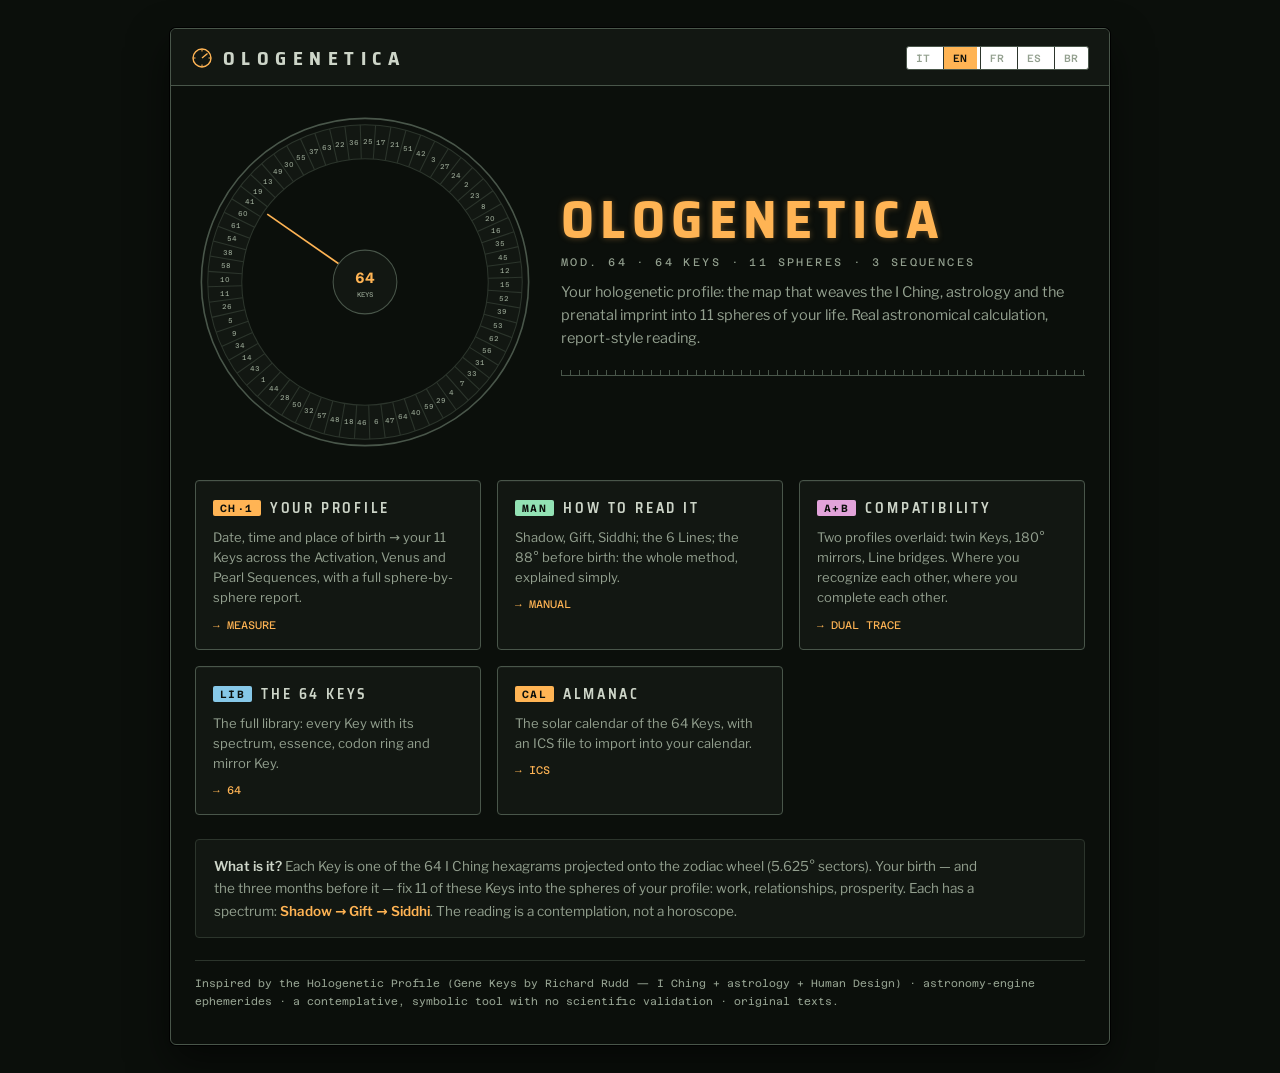
==== index.html @ b1aae2c1 "Ologenetica — Profilo Ologenetico multilingua (mondo «Lo Spettrometro») Sito statico IT/EN/FR/ES/PT-" ====
<!DOCTYPE html>
<html lang="it">
<head>
<meta charset="UTF-8">
<meta name="viewport" content="width=device-width, initial-scale=1.0">
<meta name="robots" content="noindex">
<title>Ologenetica — Il tuo DNA interiore</title>
<meta name="theme-color" content="#0b0f0b">
<link rel="manifest" href="manifest.json">
<link rel="icon" href="icons/icon-192.png" type="image/png">
<link rel="stylesheet" href="holo/fonts.css">
<link rel="stylesheet" href="holo/instrument.css">
<style>
.front{display:grid;grid-template-columns:minmax(0,340px) 1fr;gap:26px;align-items:center;margin:26px 24px 8px}
@media(max-width:760px){.front{grid-template-columns:1fr;justify-items:center}}
.front .txt2{min-width:0}
.cards{display:grid;grid-template-columns:repeat(3,1fr);gap:16px;margin:24px 24px}
@media(max-width:700px){.cards{grid-template-columns:1fr}}
.card{
  border:1px solid var(--etch-hi);border-radius:4px;background:var(--panel-1);padding:16px 17px 17px;
  text-decoration:none;color:var(--txt);display:block;position:relative;
  box-shadow:inset 0 1px 0 rgba(255,255,255,.04);
}
.card:hover{border-color:var(--amber-dn)}
.card .jack{font-family:var(--f-mono);font-size:10.5px;letter-spacing:.14em;color:var(--panel-0);
  display:inline-block;padding:2px 7px;border-radius:2px;font-weight:600}
.card h3{font-family:var(--f-engr);font-weight:600;font-size:14px;letter-spacing:.2em;text-transform:uppercase;margin:0 0 8px;color:var(--txt);display:flex;align-items:center;gap:9px}
.card p{font-size:13px;color:var(--dim);line-height:1.55;margin:0}
.card .go{font-family:var(--f-mono);font-size:11px;color:var(--amber);margin-top:11px;display:block}
.strip{margin:0 24px;border:1px solid var(--etch);border-radius:4px;background:var(--panel-1);padding:15px 18px}
.strip p{font-size:13.5px;color:var(--dim);line-height:1.65;margin:0;max-width:86ch}
.strip b{color:var(--txt);font-weight:600}
.strip .amberb{color:var(--amber)}
</style>
</head>
<body>
<!--
THESIS: il frontalino dello strumento — la home È lo strumento spento che aspetta una misura; rifiuta la landing a hero-card mistica.
OWN-WORLD: mondo "Lo Spettrometro" condiviso (holo/instrument.css): quadrante inciso dei 64, moduli con prese etichettate CH·1/2/3.
STORY: il visitatore capisce in un colpo d'occhio: c'è uno strumento, misura un profilo, si legge come un report.
FIRST VIEWPORT: targa OLOGENETICA, quadrante dial a sinistra, titolo con OLOGENETICA accesa e spec mono a destra, tre moduli sotto.
FORM: derivata dal mondo scelto (Lo Spettrometro, seed 84c75ad3) — frontalino.
FINISH: unreviewed and undocumented is unfinished; this build ends with the finish review, the verdict, DESIGN.md, and every shipping raster carrying its provenance.
-->
<div class="wrap">
  <div class="topbar">
    <a class="brand" href="index.html">
      <svg class="dialmark" viewBox="0 0 22 22" fill="none" aria-hidden="true"><circle cx="11" cy="11" r="9" stroke-width="1.4"/><line x1="11" y1="11" x2="16.5" y2="6.5" stroke-width="1.4"/><line x1="11" y1="2" x2="11" y2="4.5" stroke-width="1"/><line x1="11" y1="17.5" x2="11" y2="20" stroke-width="1"/><line x1="2" y1="11" x2="4.5" y2="11" stroke-width="1"/><line x1="17.5" y1="11" x2="20" y2="11" stroke-width="1"/></svg>
      Ologenetica</a>
    <span id="langPick"></span>
  </div>

  <div class="front">
    <div id="dial"></div>
    <div class="txt2">
      <h1 class="htitle"><span class="lit">OLOGENETICA</span></h1>
      <div class="ksuper" id="ksuper"></div>
      <p class="hsub" id="hsub"></p>
      <div class="tickline"></div>
    </div>
  </div>

  <div class="cards">
    <a class="card" href="Profilo%20Ologenetico.html">
      <h3><span class="jack" style="background:var(--amber)">CH·1</span> <span id="c1h"></span></h3>
      <p id="c1p"></p>
      <span class="go">→ MISURA</span>
    </a>
    <a class="card" href="Come%20si%20Legge.html">
      <h3><span class="jack" style="background:var(--mint)">MAN</span> <span id="c2h"></span></h3>
      <p id="c2p"></p>
      <span class="go">→ MANUALE</span>
    </a>
    <a class="card" href="Compatibilit%C3%A0.html">
      <h3><span class="jack" style="background:var(--mag)">A+B</span> <span id="c3h"></span></h3>
      <p id="c3p"></p>
      <span class="go">→ DUAL TRACE</span>
    </a>
    <a class="card" href="Chiavi.html">
      <h3><span class="jack" style="background:var(--blu)">LIB</span> <span id="c4h"></span></h3>
      <p id="c4p"></p>
      <span class="go">→ 64</span>
    </a>
    <a class="card" href="Almanacco.html">
      <h3><span class="jack" style="background:var(--amber)">CAL</span> <span id="c5h"></span></h3>
      <p id="c5p"></p>
      <span class="go">→ ICS</span>
    </a>
  </div>

  <div class="strip"><p id="strip"></p></div>
  <div class="footnote" id="foot"></div>
</div>

<script src="lang/i18n.js"></script>
<script>
(function(){
  const $ = id => document.getElementById(id);
  const UI = {
    it:{ ksuper:"MOD. 64 · 64 CHIAVI · 11 SFERE · 3 SEQUENZE",
      hsub:"Il tuo profilo ologenetico: la mappa che unisce I Ching, astrologia e l'impronta prenatale in 11 sfere della tua vita. Calcolo astronomico vero, lettura in stile report.",
      c1h:"Il tuo profilo", c1p:"Data, ora e luogo di nascita → le tue 11 Chiavi nelle Sequenze di Attivazione, Venere e Perla, con report completo sfera per sfera.",
      c2h:"Come si legge", c2p:"Ombra, Dono, Siddhi; le 6 Linee; gli 88° prima della nascita: tutto il metodo, spiegato semplice.",
      c3h:"Compatibilità", c3p:"Due profili sovrapposti: Chiavi gemelle, specchi a 180°, ponti di Linea. Dove vi riconoscete, dove vi completate.",
      strip:"<b>Cos'è?</b> Ogni Chiave è uno dei 64 esagrammi dell'I Ching proiettato sulla ruota zodiacale (settori di 5,625°). La tua nascita — e i tre mesi che l'hanno preceduta — fissano 11 di queste Chiavi nelle sfere del tuo profilo: lavoro, relazioni, prosperità. Ognuna ha uno spettro: <b class='amberb'>Ombra → Dono → Siddhi</b>. La lettura è una contemplazione, non un oroscopo.",
      foot:"Sistema ispirato al Profilo Ologenetico (Gene Keys di Richard Rudd — I Ching + astrologia + Human Design) · effemeridi astronomy-engine · strumento contemplativo e simbolico, senza validazione scientifica · testi originali.",
      c4h:"Le 64 Chiavi", c4p:"La biblioteca completa: ogni Chiave con spettro, essenza, anello di codoni e Chiave specchio.",
      c5h:"Almanacco", c5p:"Il calendario solare delle 64 Chiavi, con file ICS da importare nel tuo calendario.",
      goes:["→ MISURA","→ MANUALE","→ DUAL TRACE","→ 64","→ ICS"] },
    en:{ ksuper:"MOD. 64 · 64 KEYS · 11 SPHERES · 3 SEQUENCES",
      hsub:"Your hologenetic profile: the map that weaves the I Ching, astrology and the prenatal imprint into 11 spheres of your life. Real astronomical calculation, report-style reading.",
      c1h:"Your profile", c1p:"Date, time and place of birth → your 11 Keys across the Activation, Venus and Pearl Sequences, with a full sphere-by-sphere report.",
      c2h:"How to read it", c2p:"Shadow, Gift, Siddhi; the 6 Lines; the 88° before birth: the whole method, explained simply.",
      c3h:"Compatibility", c3p:"Two profiles overlaid: twin Keys, 180° mirrors, Line bridges. Where you recognize each other, where you complete each other.",
      strip:"<b>What is it?</b> Each Key is one of the 64 I Ching hexagrams projected onto the zodiac wheel (5.625° sectors). Your birth — and the three months before it — fix 11 of these Keys into the spheres of your profile: work, relationships, prosperity. Each has a spectrum: <b class='amberb'>Shadow → Gift → Siddhi</b>. The reading is a contemplation, not a horoscope.",
      foot:"Inspired by the Hologenetic Profile (Gene Keys by Richard Rudd — I Ching + astrology + Human Design) · astronomy-engine ephemerides · a contemplative, symbolic tool with no scientific validation · original texts.",
      c4h:"The 64 Keys", c4p:"The full library: every Key with its spectrum, essence, codon ring and mirror Key.",
      c5h:"Almanac", c5p:"The solar calendar of the 64 Keys, with an ICS file to import into your calendar.",
      goes:["→ MEASURE","→ MANUAL","→ DUAL TRACE","→ 64","→ ICS"] },
    fr:{ ksuper:"MOD. 64 · 64 CLÉS · 11 SPHÈRES · 3 SÉQUENCES",
      hsub:"Ton profil hologénétique : la carte qui tisse le Yi King, l'astrologie et l'empreinte prénatale en 11 sphères de ta vie. Calcul astronomique réel, lecture façon rapport.",
      c1h:"Ton profil", c1p:"Date, heure et lieu de naissance → tes 11 Clés dans les Séquences d'Activation, de Vénus et de la Perle, avec un rapport complet sphère par sphère.",
      c2h:"Comment lire", c2p:"Ombre, Don, Siddhi ; les 6 Lignes ; les 88° avant la naissance : toute la méthode, expliquée simplement.",
      c3h:"Compatibilité", c3p:"Deux profils superposés : Clés jumelles, miroirs à 180°, ponts de Ligne. Là où vous vous reconnaissez, là où vous vous complétez.",
      strip:"<b>Qu'est-ce que c'est ?</b> Chaque Clé est l'un des 64 hexagrammes du Yi King projeté sur la roue zodiacale (secteurs de 5,625°). Ta naissance — et les trois mois qui l'ont précédée — fixent 11 de ces Clés dans les sphères de ton profil : travail, relations, prospérité. Chacune a un spectre : <b class='amberb'>Ombre → Don → Siddhi</b>. La lecture est une contemplation, pas un horoscope.",
      foot:"Inspiré du Profil Hologénétique (Gene Keys de Richard Rudd — Yi King + astrologie + Human Design) · éphémérides astronomy-engine · outil contemplatif et symbolique, sans validation scientifique · textes originaux.",
      c4h:"Les 64 Clés", c4p:"La bibliothèque complète : chaque Clé avec son spectre, son essence, son anneau de codons et sa Clé miroir.",
      c5h:"Almanach", c5p:"Le calendrier solaire des 64 Clés, avec un fichier ICS à importer dans ton calendrier.",
      goes:["→ MESURE","→ MANUEL","→ DUAL TRACE","→ 64","→ ICS"] },
    es:{ ksuper:"MOD. 64 · 64 LLAVES · 11 ESFERAS · 3 SECUENCIAS",
      hsub:"Tu perfil hologenético: el mapa que une el I Ching, la astrología y la impronta prenatal en 11 esferas de tu vida. Cálculo astronómico real, lectura estilo informe.",
      c1h:"Tu perfil", c1p:"Fecha, hora y lugar de nacimiento → tus 11 Llaves en las Secuencias de Activación, Venus y Perla, con informe completo esfera por esfera.",
      c2h:"Cómo se lee", c2p:"Sombra, Don, Siddhi; las 6 Líneas; los 88° antes del nacimiento: todo el método, explicado fácil.",
      c3h:"Compatibilidad", c3p:"Dos perfiles superpuestos: Llaves gemelas, espejos a 180°, puentes de Línea. Dónde os reconocéis, dónde os completáis.",
      strip:"<b>¿Qué es?</b> Cada Llave es uno de los 64 hexagramas del I Ching proyectado sobre la rueda zodiacal (sectores de 5,625°). Tu nacimiento — y los tres meses anteriores — fijan 11 de estas Llaves en las esferas de tu perfil: trabajo, relaciones, prosperidad. Cada una tiene un espectro: <b class='amberb'>Sombra → Don → Siddhi</b>. La lectura es una contemplación, no un horóscopo.",
      foot:"Inspirado en el Perfil Hologenético (Gene Keys de Richard Rudd — I Ching + astrología + Human Design) · efemérides astronomy-engine · herramienta contemplativa y simbólica, sin validación científica · textos originales.",
      c4h:"Las 64 Llaves", c4p:"La biblioteca completa: cada Llave con su espectro, esencia, anillo de codones y Llave espejo.",
      c5h:"Almanaque", c5p:"El calendario solar de las 64 Llaves, con archivo ICS para importar en tu calendario.",
      goes:["→ MEDIR","→ MANUAL","→ DUAL TRACE","→ 64","→ ICS"] },
    pt:{ ksuper:"MOD. 64 · 64 CHAVES · 11 ESFERAS · 3 SEQUÊNCIAS",
      hsub:"Seu perfil hologenético: o mapa que une o I Ching, a astrologia e a impressão pré-natal em 11 esferas da sua vida. Cálculo astronômico real, leitura em estilo de relatório.",
      c1h:"Seu perfil", c1p:"Data, hora e local de nascimento → suas 11 Chaves nas Sequências de Ativação, Vênus e Pérola, com relatório completo esfera por esfera.",
      c2h:"Como ler", c2p:"Sombra, Dom, Siddhi; as 6 Linhas; os 88° antes do nascimento: todo o método, explicado de forma simples.",
      c3h:"Compatibilidade", c3p:"Dois perfis sobrepostos: Chaves gêmeas, espelhos a 180°, pontes de Linha. Onde vocês se reconhecem, onde se completam.",
      strip:"<b>O que é?</b> Cada Chave é um dos 64 hexagramas do I Ching projetado na roda zodiacal (setores de 5,625°). Seu nascimento — e os três meses anteriores — fixam 11 dessas Chaves nas esferas do seu perfil: trabalho, relações, prosperidade. Cada uma tem um espectro: <b class='amberb'>Sombra → Dom → Siddhi</b>. A leitura é uma contemplação, não um horóscopo.",
      foot:"Inspirado no Perfil Hologenético (Gene Keys de Richard Rudd — I Ching + astrologia + Human Design) · efemérides astronomy-engine · ferramenta contemplativa e simbólica, sem validação científica · textos originais.",
      c4h:"As 64 Chaves", c4p:"A biblioteca completa: cada Chave com seu espectro, essência, anel de códons e Chave espelho.",
      c5h:"Almanaque", c5p:"O calendário solar das 64 Chaves, com arquivo ICS para importar no seu calendário.",
      goes:["→ MEDIR","→ MANUAL","→ DUAL TRACE","→ 64","→ ICS"] }
  };
  const langOf = () => window.ZI18N ? window.ZI18N.get() : "it";

  // quadrante decorativo dei 64 (statico)
  const WHEEL = [41,19,13,49,30,55,37,63,22,36,25,17,21,51,42,3,27,24,2,23,8,20,16,35,45,12,15,52,39,53,62,56,31,33,7,4,29,59,40,64,47,6,46,18,48,57,32,50,28,44,1,43,14,34,9,5,26,11,10,58,38,54,61,60];
  function dialSVG(){
    const size=320, cx=size/2, cy=size/2, rOut=148, rIn=116, rNum=132;
    const D2R=Math.PI/180, SEC=360/64, ANC=302;
    const ang = lon => 90 - lon;
    const pt = (r,a)=>[cx + r*Math.cos(a*D2R), cy - r*Math.sin(a*D2R)];
    let s=`<svg viewBox="0 0 ${size} ${size}" style="width:100%;max-width:340px;height:auto" role="img" aria-label="dial 64">`;
    s+=`<circle cx="${cx}" cy="${cy}" r="${rOut+6}" fill="#0d110d" stroke="#49564a" stroke-width="1.5"/>`;
    s+=`<circle cx="${cx}" cy="${cy}" r="${rOut}" fill="#121712" stroke="#2c352c" stroke-width="1"/>`;
    s+=`<circle cx="${cx}" cy="${cy}" r="${rIn}" fill="#0b0f0b" stroke="#2c352c" stroke-width="1"/>`;
    for(let i=0;i<64;i++){
      const lon0 = ANC + i*SEC;
      const [x0,y0]=pt(rOut,ang(lon0)), [x1,y1]=pt(rIn,ang(lon0));
      s+=`<line x1="${x0.toFixed(1)}" y1="${y0.toFixed(1)}" x2="${x1.toFixed(1)}" y2="${y1.toFixed(1)}" stroke="#2c352c" stroke-width="1"/>`;
      const [nx,ny]=pt(rNum,ang(lon0+SEC/2));
      s+=`<text x="${nx.toFixed(1)}" y="${(ny+2.4).toFixed(1)}" text-anchor="middle" font-size="6.6" font-family="Azeret Mono,monospace" fill="#93a08f">${WHEEL[i]}</text>`;
    }
    // ago acceso sull'esagramma 41 (l'ancora della ruota)
    const [ax,ay]=pt(rIn-4,ang(302+2.8));
    s+=`<line x1="${cx}" y1="${cy}" x2="${ax.toFixed(1)}" y2="${ay.toFixed(1)}" stroke="#ffb454" stroke-width="1.6"/>`;
    s+=`<circle cx="${cx}" cy="${cy}" r="30" fill="#121712" stroke="#49564a" stroke-width="1"/>`;
    s+=`<text x="${cx}" y="${cy+1}" text-anchor="middle" font-size="14" font-family="Azeret Mono,monospace" font-weight="600" fill="#ffb454">64</text>`;
    s+=`<text x="${cx}" y="${cy+14}" text-anchor="middle" font-size="6.5" font-family="Azeret Mono,monospace" fill="#93a08f">KEYS</text>`;
    s+=`</svg>`;
    return s;
  }
  document.getElementById("dial").innerHTML = dialSVG();

  function applyLang(){
    const u = UI[langOf()] || UI.it;
    $("ksuper").textContent = u.ksuper; $("hsub").textContent = u.hsub;
    $("c1h").textContent = u.c1h; $("c1p").textContent = u.c1p;
    $("c2h").textContent = u.c2h; $("c2p").textContent = u.c2p;
    $("c3h").textContent = u.c3h; $("c3p").textContent = u.c3p;
    $("c4h").textContent = u.c4h; $("c4p").textContent = u.c4p;
    $("c5h").textContent = u.c5h; $("c5p").textContent = u.c5p;
    document.querySelectorAll(".card .go").forEach((el,i)=>{ el.textContent = u.goes[i]; });
    $("strip").innerHTML = u.strip; $("foot").textContent = u.foot;
    if(window.ZI18N) window.ZI18N.decorate();
  }
  if(window.ZI18N) window.ZI18N.mount($("langPick"));
  window.addEventListener("zlangchange", applyLang);
  applyLang();
})();
</script>
</body>
</html>
---- holo/fonts.css ----
/* latin-ext */
@font-face {
  font-family: 'Azeret Mono';
  font-style: normal;
  font-weight: 400;
  font-display: swap;
  src: url(../fonts/f2.woff2) format('woff2');
  unicode-range: U+0100-02BA, U+02BD-02C5, U+02C7-02CC, U+02CE-02D7, U+02DD-02FF, U+0304, U+0308, U+0329, U+1D00-1DBF, U+1E00-1E9F, U+1EF2-1EFF, U+2020, U+20A0-20AB, U+20AD-20C0, U+2113, U+2C60-2C7F, U+A720-A7FF;
}
/* latin */
@font-face {
  font-family: 'Azeret Mono';
  font-style: normal;
  font-weight: 400;
  font-display: swap;
  src: url(../fonts/f1.woff2) format('woff2');
  unicode-range: U+0000-00FF, U+0131, U+0152-0153, U+02BB-02BC, U+02C6, U+02DA, U+02DC, U+0304, U+0308, U+0329, U+2000-206F, U+20AC, U+2122, U+2191, U+2193, U+2212, U+2215, U+FEFF, U+FFFD;
}
/* latin-ext */
@font-face {
  font-family: 'Azeret Mono';
  font-style: normal;
  font-weight: 500;
  font-display: swap;
  src: url(../fonts/f2.woff2) format('woff2');
  unicode-range: U+0100-02BA, U+02BD-02C5, U+02C7-02CC, U+02CE-02D7, U+02DD-02FF, U+0304, U+0308, U+0329, U+1D00-1DBF, U+1E00-1E9F, U+1EF2-1EFF, U+2020, U+20A0-20AB, U+20AD-20C0, U+2113, U+2C60-2C7F, U+A720-A7FF;
}
/* latin */
@font-face {
  font-family: 'Azeret Mono';
  font-style: normal;
  font-weight: 500;
  font-display: swap;
  src: url(../fonts/f1.woff2) format('woff2');
  unicode-range: U+0000-00FF, U+0131, U+0152-0153, U+02BB-02BC, U+02C6, U+02DA, U+02DC, U+0304, U+0308, U+0329, U+2000-206F, U+20AC, U+2122, U+2191, U+2193, U+2212, U+2215, U+FEFF, U+FFFD;
}
/* latin-ext */
@font-face {
  font-family: 'Azeret Mono';
  font-style: normal;
  font-weight: 600;
  font-display: swap;
  src: url(../fonts/f2.woff2) format('woff2');
  unicode-range: U+0100-02BA, U+02BD-02C5, U+02C7-02CC, U+02CE-02D7, U+02DD-02FF, U+0304, U+0308, U+0329, U+1D00-1DBF, U+1E00-1E9F, U+1EF2-1EFF, U+2020, U+20A0-20AB, U+20AD-20C0, U+2113, U+2C60-2C7F, U+A720-A7FF;
}
/* latin */
@font-face {
  font-family: 'Azeret Mono';
  font-style: normal;
  font-weight: 600;
  font-display: swap;
  src: url(../fonts/f1.woff2) format('woff2');
  unicode-range: U+0000-00FF, U+0131, U+0152-0153, U+02BB-02BC, U+02C6, U+02DA, U+02DC, U+0304, U+0308, U+0329, U+2000-206F, U+20AC, U+2122, U+2191, U+2193, U+2212, U+2215, U+FEFF, U+FFFD;
}
/* cyrillic-ext */
@font-face {
  font-family: 'Libre Franklin';
  font-style: normal;
  font-weight: 400;
  font-display: swap;
  src: url(../fonts/f5.woff2) format('woff2');
  unicode-range: U+0460-052F, U+1C80-1C8A, U+20B4, U+2DE0-2DFF, U+A640-A69F, U+FE2E-FE2F;
}
/* cyrillic */
@font-face {
  font-family: 'Libre Franklin';
  font-style: normal;
  font-weight: 400;
  font-display: swap;
  src: url(../fonts/f6.woff2) format('woff2');
  unicode-range: U+0301, U+0400-045F, U+0490-0491, U+04B0-04B1, U+2116;
}
/* vietnamese */
@font-face {
  font-family: 'Libre Franklin';
  font-style: normal;
  font-weight: 400;
  font-display: swap;
  src: url(../fonts/f3.woff2) format('woff2');
  unicode-range: U+0102-0103, U+0110-0111, U+0128-0129, U+0168-0169, U+01A0-01A1, U+01AF-01B0, U+0300-0301, U+0303-0304, U+0308-0309, U+0323, U+0329, U+1EA0-1EF9, U+20AB;
}
/* latin-ext */
@font-face {
  font-family: 'Libre Franklin';
  font-style: normal;
  font-weight: 400;
  font-display: swap;
  src: url(../fonts/f4.woff2) format('woff2');
  unicode-range: U+0100-02BA, U+02BD-02C5, U+02C7-02CC, U+02CE-02D7, U+02DD-02FF, U+0304, U+0308, U+0329, U+1D00-1DBF, U+1E00-1E9F, U+1EF2-1EFF, U+2020, U+20A0-20AB, U+20AD-20C0, U+2113, U+2C60-2C7F, U+A720-A7FF;
}
/* latin */
@font-face {
  font-family: 'Libre Franklin';
  font-style: normal;
  font-weight: 400;
  font-display: swap;
  src: url(../fonts/f7.woff2) format('woff2');
  unicode-range: U+0000-00FF, U+0131, U+0152-0153, U+02BB-02BC, U+02C6, U+02DA, U+02DC, U+0304, U+0308, U+0329, U+2000-206F, U+20AC, U+2122, U+2191, U+2193, U+2212, U+2215, U+FEFF, U+FFFD;
}
/* cyrillic-ext */
@font-face {
  font-family: 'Libre Franklin';
  font-style: normal;
  font-weight: 500;
  font-display: swap;
  src: url(../fonts/f5.woff2) format('woff2');
  unicode-range: U+0460-052F, U+1C80-1C8A, U+20B4, U+2DE0-2DFF, U+A640-A69F, U+FE2E-FE2F;
}
/* cyrillic */
@font-face {
  font-family: 'Libre Franklin';
  font-style: normal;
  font-weight: 500;
  font-display: swap;
  src: url(../fonts/f6.woff2) format('woff2');
  unicode-range: U+0301, U+0400-045F, U+0490-0491, U+04B0-04B1, U+2116;
}
/* vietnamese */
@font-face {
  font-family: 'Libre Franklin';
  font-style: normal;
  font-weight: 500;
  font-display: swap;
  src: url(../fonts/f3.woff2) format('woff2');
  unicode-range: U+0102-0103, U+0110-0111, U+0128-0129, U+0168-0169, U+01A0-01A1, U+01AF-01B0, U+0300-0301, U+0303-0304, U+0308-0309, U+0323, U+0329, U+1EA0-1EF9, U+20AB;
}
/* latin-ext */
@font-face {
  font-family: 'Libre Franklin';
  font-style: normal;
  font-weight: 500;
  font-display: swap;
  src: url(../fonts/f4.woff2) format('woff2');
  unicode-range: U+0100-02BA, U+02BD-02C5, U+02C7-02CC, U+02CE-02D7, U+02DD-02FF, U+0304, U+0308, U+0329, U+1D00-1DBF, U+1E00-1E9F, U+1EF2-1EFF, U+2020, U+20A0-20AB, U+20AD-20C0, U+2113, U+2C60-2C7F, U+A720-A7FF;
}
/* latin */
@font-face {
  font-family: 'Libre Franklin';
  font-style: normal;
  font-weight: 500;
  font-display: swap;
  src: url(../fonts/f7.woff2) format('woff2');
  unicode-range: U+0000-00FF, U+0131, U+0152-0153, U+02BB-02BC, U+02C6, U+02DA, U+02DC, U+0304, U+0308, U+0329, U+2000-206F, U+20AC, U+2122, U+2191, U+2193, U+2212, U+2215, U+FEFF, U+FFFD;
}
/* cyrillic-ext */
@font-face {
  font-family: 'Libre Franklin';
  font-style: normal;
  font-weight: 600;
  font-display: swap;
  src: url(../fonts/f5.woff2) format('woff2');
  unicode-range: U+0460-052F, U+1C80-1C8A, U+20B4, U+2DE0-2DFF, U+A640-A69F, U+FE2E-FE2F;
}
/* cyrillic */
@font-face {
  font-family: 'Libre Franklin';
  font-style: normal;
  font-weight: 600;
  font-display: swap;
  src: url(../fonts/f6.woff2) format('woff2');
  unicode-range: U+0301, U+0400-045F, U+0490-0491, U+04B0-04B1, U+2116;
}
/* vietnamese */
@font-face {
  font-family: 'Libre Franklin';
  font-style: normal;
  font-weight: 600;
  font-display: swap;
  src: url(../fonts/f3.woff2) format('woff2');
  unicode-range: U+0102-0103, U+0110-0111, U+0128-0129, U+0168-0169, U+01A0-01A1, U+01AF-01B0, U+0300-0301, U+0303-0304, U+0308-0309, U+0323, U+0329, U+1EA0-1EF9, U+20AB;
}
/* latin-ext */
@font-face {
  font-family: 'Libre Franklin';
  font-style: normal;
  font-weight: 600;
  font-display: swap;
  src: url(../fonts/f4.woff2) format('woff2');
  unicode-range: U+0100-02BA, U+02BD-02C5, U+02C7-02CC, U+02CE-02D7, U+02DD-02FF, U+0304, U+0308, U+0329, U+1D00-1DBF, U+1E00-1E9F, U+1EF2-1EFF, U+2020, U+20A0-20AB, U+20AD-20C0, U+2113, U+2C60-2C7F, U+A720-A7FF;
}
/* latin */
@font-face {
  font-family: 'Libre Franklin';
  font-style: normal;
  font-weight: 600;
  font-display: swap;
  src: url(../fonts/f7.woff2) format('woff2');
  unicode-range: U+0000-00FF, U+0131, U+0152-0153, U+02BB-02BC, U+02C6, U+02DA, U+02DC, U+0304, U+0308, U+0329, U+2000-206F, U+20AC, U+2122, U+2191, U+2193, U+2212, U+2215, U+FEFF, U+FFFD;
}
/* vietnamese */
@font-face {
  font-family: 'Saira Semi Condensed';
  font-style: normal;
  font-weight: 500;
  font-display: swap;
  src: url(../fonts/f15.woff2) format('woff2');
  unicode-range: U+0102-0103, U+0110-0111, U+0128-0129, U+0168-0169, U+01A0-01A1, U+01AF-01B0, U+0300-0301, U+0303-0304, U+0308-0309, U+0323, U+0329, U+1EA0-1EF9, U+20AB;
}
/* latin-ext */
@font-face {
  font-family: 'Saira Semi Condensed';
  font-style: normal;
  font-weight: 500;
  font-display: swap;
  src: url(../fonts/f16.woff2) format('woff2');
  unicode-range: U+0100-02BA, U+02BD-02C5, U+02C7-02CC, U+02CE-02D7, U+02DD-02FF, U+0304, U+0308, U+0329, U+1D00-1DBF, U+1E00-1E9F, U+1EF2-1EFF, U+2020, U+20A0-20AB, U+20AD-20C0, U+2113, U+2C60-2C7F, U+A720-A7FF;
}
/* latin */
@font-face {
  font-family: 'Saira Semi Condensed';
  font-style: normal;
  font-weight: 500;
  font-display: swap;
  src: url(../fonts/f14.woff2) format('woff2');
  unicode-range: U+0000-00FF, U+0131, U+0152-0153, U+02BB-02BC, U+02C6, U+02DA, U+02DC, U+0304, U+0308, U+0329, U+2000-206F, U+20AC, U+2122, U+2191, U+2193, U+2212, U+2215, U+FEFF, U+FFFD;
}
/* vietnamese */
@font-face {
  font-family: 'Saira Semi Condensed';
  font-style: normal;
  font-weight: 600;
  font-display: swap;
  src: url(../fonts/f12.woff2) format('woff2');
  unicode-range: U+0102-0103, U+0110-0111, U+0128-0129, U+0168-0169, U+01A0-01A1, U+01AF-01B0, U+0300-0301, U+0303-0304, U+0308-0309, U+0323, U+0329, U+1EA0-1EF9, U+20AB;
}
/* latin-ext */
@font-face {
  font-family: 'Saira Semi Condensed';
  font-style: normal;
  font-weight: 600;
  font-display: swap;
  src: url(../fonts/f13.woff2) format('woff2');
  unicode-range: U+0100-02BA, U+02BD-02C5, U+02C7-02CC, U+02CE-02D7, U+02DD-02FF, U+0304, U+0308, U+0329, U+1D00-1DBF, U+1E00-1E9F, U+1EF2-1EFF, U+2020, U+20A0-20AB, U+20AD-20C0, U+2113, U+2C60-2C7F, U+A720-A7FF;
}
/* latin */
@font-face {
  font-family: 'Saira Semi Condensed';
  font-style: normal;
  font-weight: 600;
  font-display: swap;
  src: url(../fonts/f11.woff2) format('woff2');
  unicode-range: U+0000-00FF, U+0131, U+0152-0153, U+02BB-02BC, U+02C6, U+02DA, U+02DC, U+0304, U+0308, U+0329, U+2000-206F, U+20AC, U+2122, U+2191, U+2193, U+2212, U+2215, U+FEFF, U+FFFD;
}
/* vietnamese */
@font-face {
  font-family: 'Saira Semi Condensed';
  font-style: normal;
  font-weight: 700;
  font-display: swap;
  src: url(../fonts/f9.woff2) format('woff2');
  unicode-range: U+0102-0103, U+0110-0111, U+0128-0129, U+0168-0169, U+01A0-01A1, U+01AF-01B0, U+0300-0301, U+0303-0304, U+0308-0309, U+0323, U+0329, U+1EA0-1EF9, U+20AB;
}
/* latin-ext */
@font-face {
  font-family: 'Saira Semi Condensed';
  font-style: normal;
  font-weight: 700;
  font-display: swap;
  src: url(../fonts/f10.woff2) format('woff2');
  unicode-range: U+0100-02BA, U+02BD-02C5, U+02C7-02CC, U+02CE-02D7, U+02DD-02FF, U+0304, U+0308, U+0329, U+1D00-1DBF, U+1E00-1E9F, U+1EF2-1EFF, U+2020, U+20A0-20AB, U+20AD-20C0, U+2113, U+2C60-2C7F, U+A720-A7FF;
}
/* latin */
@font-face {
  font-family: 'Saira Semi Condensed';
  font-style: normal;
  font-weight: 700;
  font-display: swap;
  src: url(../fonts/f8.woff2) format('woff2');
  unicode-range: U+0000-00FF, U+0131, U+0152-0153, U+02BB-02BC, U+02C6, U+02DA, U+02DC, U+0304, U+0308, U+0329, U+2000-206F, U+20AC, U+2122, U+2191, U+2193, U+2212, U+2215, U+FEFF, U+FFFD;
}
---- holo/instrument.css ----
/* ============================================================
   OLOGENETICA · MONDO VISIVO — LO SPETTROMETRO
   Strumento di misura da laboratorio (anni '60–'70): pannello
   smaltato scuro, fosfori ambra, scale incise a tacche.
   Regole del mondo:
   · inchiostri piatti totali — nessun gradiente decorativo;
     l'unico bagliore è il fosforo del tracciato
   · la rampa calibrata: Ombra→Dono→Siddhi come scala a passi fissi
   · stato = segno inciso/stampato, mai solo colore
   · niente animazioni (vincolo di prodotto)
   Font: Saira Semi Condensed (incisioni), Azeret Mono (letture),
         Libre Franklin (prosa da manuale tecnico)
   ============================================================ */

:root{
  --panel-0:#0b0f0b;   /* fondo pagina: smalto profondo        */
  --panel-1:#121712;   /* faccia modulo                        */
  --panel-2:#1a211a;   /* modulo rialzato / controllo          */
  --recess:#080b08;    /* incavo (input, display)              */
  --etch:#2c352c;      /* linea incisa                         */
  --etch-hi:#49564a;   /* incisione in luce                    */
  --txt:#cdd5c8;       /* testo primario                       */
  --dim:#93a08f;       /* testo secondario / etichette incise  */
  --amber:#ffb454;     /* fosforo ambra — inchiostro di lavoro */
  --amber-dn:#b97f33;  /* ambra spenta                         */
  --mint:#93e2b4;      /* fosforo verde — siddhi / positivo    */
  --mag:#e2a3da;       /* canale Venere                        */
  --blu:#86c8e8;       /* canale Perla                         */
  --alarm:#ff8266;     /* avviso (sempre accompagnato da segno)*/
  --glow:0 0 6px rgba(255,180,84,.35);
  --f-engr:'Saira Semi Condensed',system-ui,sans-serif;
  --f-mono:'Azeret Mono',ui-monospace,monospace;
  --f-text:'Libre Franklin',system-ui,sans-serif;
}

*{box-sizing:border-box}
html,body{margin:0;padding:0}
body{
  background:var(--panel-0);
  color:var(--txt);
  font-family:var(--f-text);
  min-height:100vh;
  -webkit-text-size-adjust:100%;
}
::selection{background:var(--amber);color:var(--panel-0)}
:focus-visible{outline:1px solid var(--amber);outline-offset:2px}
*::-webkit-scrollbar{width:10px;height:10px}
*::-webkit-scrollbar-track{background:var(--panel-0)}
*::-webkit-scrollbar-thumb{background:var(--etch-hi);border:2px solid var(--panel-0);border-radius:5px}
input{caret-color:var(--amber)}

/* ---- chassis ---- */
.wrap{
  max-width:940px;margin:clamp(8px,2.5vw,28px) auto;padding:0 0 34px;
  background:var(--panel-0);
  border:1px solid var(--etch-hi);
  border-radius:6px;
  box-shadow:0 0 0 1px #000, 0 18px 40px rgba(0,0,0,.55), inset 0 1px 0 rgba(255,255,255,.05);
  overflow:hidden;
}

/* ---- targa / topbar ---- */
.topbar{
  background:var(--panel-1);
  border-bottom:1px solid var(--etch-hi);
  padding:14px 20px 12px;
  display:flex;align-items:center;justify-content:space-between;gap:12px;flex-wrap:wrap;
}
.brand{
  font-family:var(--f-engr);font-weight:700;font-size:19px;letter-spacing:.34em;
  text-transform:uppercase;color:var(--txt);text-decoration:none;
  display:inline-flex;align-items:center;gap:10px;
}
.brand .dialmark{width:22px;height:22px;flex:0 0 auto}
.brand .dialmark circle{stroke:var(--amber)}
.brand .dialmark line{stroke:var(--amber)}
.topright{display:flex;align-items:center;gap:12px;flex-wrap:wrap}
.nav{display:flex;gap:0;border:1px solid var(--etch-hi);border-radius:3px;overflow:hidden}
.pill{
  font-family:var(--f-engr);font-weight:600;font-size:11.5px;letter-spacing:.14em;text-transform:uppercase;
  padding:7px 13px;background:var(--panel-2);color:var(--dim);
  text-decoration:none;display:inline-block;border-left:1px solid var(--etch);
  cursor:pointer;
}
.pill:first-child{border-left:none}
.pill:hover{color:var(--txt)}
.pill.on{background:var(--amber);color:var(--panel-0)}
.pill.on:hover{color:var(--panel-0)}

/* selettore lingua (override di lang/i18n.js) */
.zlang-picker{display:inline-flex;gap:0;background:var(--panel-2);border:1px solid var(--etch-hi)!important;border-radius:3px!important;padding:0!important;box-shadow:none!important;overflow:hidden}
.zlang-btn{font-family:var(--f-mono)!important;font-weight:500!important;font-size:10.5px!important;letter-spacing:.05em;
  border:none!important;border-left:1px solid var(--etch)!important;background:transparent!important;color:var(--dim)!important;
  padding:6px 9px!important;border-radius:0!important;cursor:pointer;line-height:1}
.zlang-picker .zlang-btn:first-child{border-left:none!important}
.zlang-btn:hover{background:var(--panel-1)!important;color:var(--txt)!important}
.zlang-btn.on{background:var(--amber)!important;color:var(--panel-0)!important}

/* ---- frontalino (hero) ---- */
.hero{padding:30px 24px 8px;text-align:left;max-width:820px;margin:0 auto}
.htitle{
  font-family:var(--f-engr);font-weight:700;
  font-size:clamp(30px,6.4vw,54px);letter-spacing:.12em;text-transform:uppercase;
  color:var(--txt);margin:0;line-height:1.04;
}
.htitle .lit{color:var(--amber);text-shadow:var(--glow)}
.ksuper{
  font-family:var(--f-mono);font-size:11px;letter-spacing:.22em;text-transform:uppercase;
  color:var(--dim);margin-top:8px;
}
.hsub{font-size:14.5px;color:var(--dim);max-width:64ch;margin:12px 0 0;line-height:1.6;font-weight:400}
.hsub b{color:var(--txt);font-weight:600}
.tickline{
  height:8px;margin:18px 0 0;border-bottom:1px solid var(--etch-hi);
  background:repeating-linear-gradient(90deg,var(--etch-hi) 0 1px,transparent 1px 9px);
  background-size:auto 5px;background-repeat:repeat-x;background-position:bottom;
}

/* ---- moduli ---- */
.panel{
  margin:22px 24px;border:1px solid var(--etch-hi);background:var(--panel-1);
  border-radius:4px;padding:20px 20px 18px;position:relative;
  box-shadow:inset 0 1px 0 rgba(255,255,255,.04);
}
.panel h2{
  font-family:var(--f-engr);font-weight:600;font-size:13px;letter-spacing:.24em;text-transform:uppercase;
  color:var(--dim);margin:0 0 14px;display:flex;align-items:center;gap:10px;
}
.panel h2::after{content:"";flex:1;height:5px;border-bottom:1px solid var(--etch);
  background:repeating-linear-gradient(90deg,var(--etch) 0 1px,transparent 1px 8px);
  background-position:bottom;background-size:auto 4px;background-repeat:repeat-x}
.panel h2 .ch{font-family:var(--f-mono);font-size:10.5px;letter-spacing:.06em;color:var(--panel-0);
  padding:2px 7px;border-radius:2px;font-weight:600}
.ch.c-att{background:var(--amber)}
.ch.c-ven{background:var(--mag)}
.ch.c-per{background:var(--blu)}
.seqsub{font-size:13.5px;color:var(--dim);margin:-4px 0 16px;line-height:1.55;max-width:74ch}

/* ---- form: pannello di controllo ---- */
.field{margin-bottom:15px;position:relative}
.field label,.check span{
  font-family:var(--f-engr);font-weight:600;font-size:11px;letter-spacing:.18em;text-transform:uppercase;color:var(--dim);
}
.field label{display:block;margin-bottom:6px}
.inp{
  width:100%;font-family:var(--f-mono);font-weight:500;font-size:15px;padding:10px 12px;
  border:1px solid var(--etch-hi);border-radius:3px;background:var(--recess);color:var(--amber);
  outline:none;box-shadow:inset 0 2px 5px rgba(0,0,0,.6);
}
.inp::placeholder{color:#5d6a5c}
.inp:focus{border-color:var(--amber);box-shadow:inset 0 2px 5px rgba(0,0,0,.6),var(--glow)}
.inp:disabled{color:#5d6a5c;border-color:var(--etch)}
input[type="date"].inp::-webkit-calendar-picker-indicator,
input[type="time"].inp::-webkit-calendar-picker-indicator{filter:invert(.75) sepia(.4) saturate(3) hue-rotate(340deg)}
.row{display:flex;gap:14px;flex-wrap:wrap}
.row .field{flex:1;min-width:140px}
.hint{font-family:var(--f-mono);font-size:11px;color:var(--dim);margin-top:5px}
.hint .ok{color:var(--mint);font-weight:600;letter-spacing:.08em;border:1px solid var(--mint);border-radius:2px;padding:0 4px;margin-right:3px}
.check{display:flex;align-items:center;gap:8px;cursor:pointer;margin-top:7px}
.check input{width:15px;height:15px;accent-color:var(--amber);background:var(--recess)}
.err{color:var(--alarm);font-family:var(--f-mono);font-size:12.5px;margin-top:10px;display:none}
.err::before{content:"⨯ ";font-weight:700}
.err.show{display:block}

/* autocomplete */
.ac{position:absolute;left:0;right:0;top:100%;z-index:30;background:var(--panel-2);border:1px solid var(--etch-hi);
  border-radius:3px;margin-top:4px;box-shadow:0 10px 24px rgba(0,0,0,.6);overflow:hidden;display:none}
.ac.show{display:block}
.ac-item{padding:8px 12px;cursor:pointer;border-bottom:1px solid var(--etch);font-family:var(--f-mono);font-size:12.5px;color:var(--txt)}
.ac-item:last-child{border-bottom:none}
.ac-item:hover,.ac-item.sel{background:var(--amber);color:var(--panel-0)}
.ac-item:hover small,.ac-item.sel small{color:var(--panel-0)}
.ac-item small{color:var(--dim);font-size:11px}

/* pulsanti */
.btn-go{
  width:100%;margin-top:8px;
  font-family:var(--f-engr);font-weight:700;font-size:15px;letter-spacing:.28em;text-transform:uppercase;
  color:var(--panel-0);background:var(--amber);border:1px solid #6b4a17;border-radius:3px;
  padding:13px;cursor:pointer;
  box-shadow:0 3px 0 #6b4a17, var(--glow);
}
.btn-go:active{transform:translateY(2px);box-shadow:0 1px 0 #6b4a17}
.modetoggle{display:flex;gap:0;margin-top:16px;border:1px solid var(--etch-hi);border-radius:3px;overflow:hidden;width:max-content;max-width:100%}
.modebtn{
  font-family:var(--f-engr);font-weight:600;font-size:11.5px;letter-spacing:.16em;text-transform:uppercase;
  padding:9px 16px;border:none;border-left:1px solid var(--etch);background:var(--panel-2);color:var(--dim);cursor:pointer;
}
.modebtn:first-child{border-left:none}
.modebtn:hover{color:var(--txt)}
.modebtn.on{background:var(--amber);color:var(--panel-0)}

/* ---- barra del link condivisibile ---- */
.sharelbl{font-family:var(--f-engr);font-weight:600;font-size:11px;letter-spacing:.18em;text-transform:uppercase;color:var(--dim);margin:16px 0 6px}
.sharebar{display:flex;gap:8px;flex-wrap:wrap;align-items:stretch}
.sharebar .surl{flex:1;min-width:220px;font-size:11.5px;color:var(--txt)}
.sharebar .sbtn{
  font-family:var(--f-engr);font-weight:600;font-size:11.5px;letter-spacing:.16em;text-transform:uppercase;
  padding:9px 16px;border:1px solid var(--etch-hi);border-radius:3px;background:var(--panel-2);color:var(--dim);cursor:pointer;
}
.sharebar .sbtn:hover{color:var(--txt)}
.sharebar .sbtn:active{transform:translateY(1px)}
.sharebar .sbtn.done{background:var(--amber);color:var(--panel-0);border-color:var(--amber-dn)}

/* ---- targhetta dati di nascita ---- */
.birthdata{
  font-family:var(--f-mono);font-size:12px;color:var(--txt);line-height:1.9;
  border:1px solid var(--etch-hi);border-radius:3px;background:var(--recess);
  box-shadow:inset 0 2px 5px rgba(0,0,0,.55);
  padding:12px 15px;margin-top:14px;overflow-x:auto;
}
.birthdata b{color:var(--amber);font-weight:600;text-shadow:var(--glow)}
.summary{font-size:14.5px;color:var(--txt);line-height:1.65;max-width:74ch}
.summary b{color:var(--amber);font-weight:600}
.summary i{color:var(--dim)}

/* riga di stile (linee profilo) */
.bigline{
  border:1px solid var(--etch-hi);border-radius:3px;background:var(--panel-2);padding:14px 16px;
  margin-top:14px;display:flex;gap:16px;align-items:center;flex-wrap:wrap;
}
.bigline .num{
  font-family:var(--f-mono);font-weight:600;font-size:34px;color:var(--amber);text-shadow:var(--glow);line-height:1;
  border-right:1px solid var(--etch);padding-right:16px;
}
.bigline .who{flex:1;min-width:220px}
.bigline .who b{font-family:var(--f-engr);font-weight:600;font-size:13px;letter-spacing:.14em;text-transform:uppercase;color:var(--txt)}
.bigline .who div{font-size:13.5px;color:var(--dim);line-height:1.55;margin-top:4px}

/* ---- card sfera (sintesi): modulo di lettura ---- */
.sgrid{display:grid;grid-template-columns:1fr 1fr;gap:14px}
@media(max-width:660px){.sgrid{grid-template-columns:1fr}}
.scard{
  border:1px solid var(--etch-hi);border-radius:3px;background:var(--panel-2);
  padding:13px 14px 14px;position:relative;
}
.stag{font-family:var(--f-mono);font-size:10px;letter-spacing:.08em;text-transform:uppercase;color:var(--dim)}
.sdeg{position:absolute;top:13px;right:14px;font-family:var(--f-mono);font-size:10px;color:var(--dim)}
.skey{font-family:var(--f-mono);font-weight:600;font-size:33px;line-height:1;color:var(--amber);text-shadow:var(--glow);margin:8px 0 0}
.skey small{font-size:19px;color:var(--amber-dn)}
.sname{font-family:var(--f-engr);font-weight:600;font-size:13px;letter-spacing:.14em;text-transform:uppercase;color:var(--txt);margin-top:3px}
.sdesc{font-size:12.5px;color:var(--dim);line-height:1.5;margin-top:3px}
.sessenza{font-size:13px;color:var(--txt);line-height:1.55;margin-top:10px}
.sline{font-family:var(--f-mono);font-size:11px;color:var(--dim);margin-top:9px;border-top:1px solid var(--etch);padding-top:8px}
.sline b{color:var(--txt);font-weight:600}

/* la rampa calibrata Ombra→Dono→Siddhi */
.band{margin-top:11px;border:1px solid var(--etch);border-radius:2px;overflow:hidden}
.band .scale{
  height:5px;border-bottom:1px solid var(--etch);
  background:repeating-linear-gradient(90deg,var(--etch-hi) 0 1px,transparent 1px 7px);
}
.band .zones{display:flex}
.band .zone{flex:1;padding:6px 8px 7px;min-width:0}
.band .zone+.zone{border-left:1px solid var(--etch)}
.band .zlab{font-family:var(--f-engr);font-weight:600;font-size:9px;letter-spacing:.18em;text-transform:uppercase;color:var(--dim);display:block}
.band .zval{font-size:12px;font-weight:600;display:block;margin-top:1px;overflow:hidden;text-overflow:ellipsis;white-space:nowrap}
.band .z-o{background:repeating-linear-gradient(45deg,transparent 0 5px,rgba(0,0,0,.30) 5px 8px)}
.band .z-o .zval{color:var(--txt)}
.band .z-d .zval{color:var(--amber);text-shadow:var(--glow)}
.band .z-s .zval{color:var(--mint)}

/* ---- report esteso: fogli di lettura ---- */
.rep{border:1px solid var(--etch);border-radius:3px;background:var(--panel-2);padding:15px 17px;margin:0 0 16px}
.rep h3{
  font-family:var(--f-engr);font-weight:600;font-size:15px;letter-spacing:.14em;text-transform:uppercase;
  color:var(--txt);margin:0;display:flex;align-items:baseline;gap:10px;flex-wrap:wrap;
}
.rep h3 small{font-family:var(--f-mono);font-weight:600;font-size:16px;color:var(--amber);text-shadow:var(--glow)}
.rep .rtag{font-family:var(--f-mono);font-size:10.5px;letter-spacing:.06em;text-transform:uppercase;color:var(--dim);margin-top:4px}
.rep .rspec{font-family:var(--f-mono);font-size:11px;letter-spacing:.1em;text-transform:uppercase;color:var(--amber-dn);margin:8px 0 2px}
.rep p{font-size:14px;color:var(--txt);line-height:1.66;margin:9px 0;max-width:76ch}
.rep p b{color:var(--txt);font-weight:600}
.rep p.ctx{color:var(--dim);font-size:13px;border-top:1px solid var(--etch);padding-top:9px;margin-bottom:0}
.rep p.lis{background:var(--panel-1);border:1px solid var(--etch);border-radius:3px;padding:9px 12px;font-size:13.5px;color:var(--txt)}
.rep-mark{font-family:var(--f-mono);font-size:10px;color:var(--panel-0);padding:2px 6px;border-radius:2px;font-weight:600;vertical-align:2px}
.seqintro{
  font-size:13.5px;color:var(--dim);line-height:1.6;margin:0 0 16px;max-width:76ch;
  border:1px solid var(--etch);border-radius:3px;background:var(--panel-1);padding:11px 14px;
}
.seqintro .ss{font-family:var(--f-engr);font-weight:600;font-size:10.5px;letter-spacing:.22em;text-transform:uppercase;color:var(--txt);display:block;margin-bottom:4px}

/* struttura in breve */
.structrow{border:1px solid var(--etch);border-radius:3px;background:var(--panel-2);
  padding:11px 14px;margin-bottom:11px;font-size:13.5px;color:var(--txt);line-height:1.6;max-width:none}
.structrow b{color:var(--amber);font-weight:600}

/* avviso soglia: modulo ALERT — segno + tratteggio, non solo colore */
.soglia{
  border:1px solid var(--alarm);border-radius:3px;background:var(--panel-1);
  padding:0;margin:0 24px 22px;overflow:hidden;
}
.soglia::before{
  content:"";display:block;height:8px;
  background:repeating-linear-gradient(45deg,var(--alarm) 0 8px,transparent 8px 16px);
  opacity:.8;border-bottom:1px solid var(--alarm);
}
.soglia h3{
  font-family:var(--f-engr);font-weight:600;font-size:12.5px;letter-spacing:.2em;text-transform:uppercase;
  color:var(--alarm);margin:0;padding:12px 16px 0;
}
.soglia p{font-size:13.5px;color:var(--txt);line-height:1.6;margin:8px 0 0;padding:0 16px;max-width:80ch}
.soglia p:last-child{padding-bottom:14px;color:var(--dim)}

/* ---- tabelle di taratura ---- */
.stable{width:100%;border-collapse:collapse;font-size:13px;margin-top:6px}
.stable th{
  font-family:var(--f-engr);font-weight:600;font-size:10.5px;text-transform:uppercase;letter-spacing:.16em;
  text-align:left;padding:8px;border-bottom:1px solid var(--etch-hi);color:var(--dim);
}
.stable td{padding:8px;border-bottom:1px solid var(--etch);color:var(--txt);vertical-align:top;font-size:13px}
.stable tr:last-child td{border-bottom:none}
.stable td:first-child{font-family:var(--f-engr);font-weight:600;font-size:11.5px;letter-spacing:.1em;text-transform:uppercase;white-space:nowrap}
.stable .lbl{font-family:var(--f-mono);font-weight:600;color:var(--amber);font-variant-numeric:tabular-nums}
.stable .num{font-family:var(--f-mono);font-variant-numeric:tabular-nums}

/* ---- ruota / dial ---- */
.wheelwrap{display:flex;justify-content:center;padding:6px 0}
.legend{display:flex;gap:18px;flex-wrap:wrap;justify-content:center;margin-top:12px;
  font-family:var(--f-mono);font-size:11px;letter-spacing:.05em;color:var(--dim)}
.legend span{display:inline-flex;align-items:center;gap:7px}
.dot{width:9px;height:9px;border-radius:1px;display:inline-block}

/* ---- piè di pagina ---- */
.footnote{
  font-family:var(--f-mono);font-size:10.5px;color:var(--dim);
  margin:22px 24px 0;line-height:1.7;border-top:1px solid var(--etch);padding-top:14px;
}
.footnote a{color:var(--amber);text-decoration:none;border-bottom:1px solid var(--amber-dn)}
.footnote a:hover{text-shadow:var(--glow)}

@media(max-width:560px){
  .panel{margin:16px 12px;padding:15px 13px}
  .soglia{margin:0 12px 16px}
  .hero{padding:22px 14px 4px}
  .footnote{margin:18px 12px 0}
}
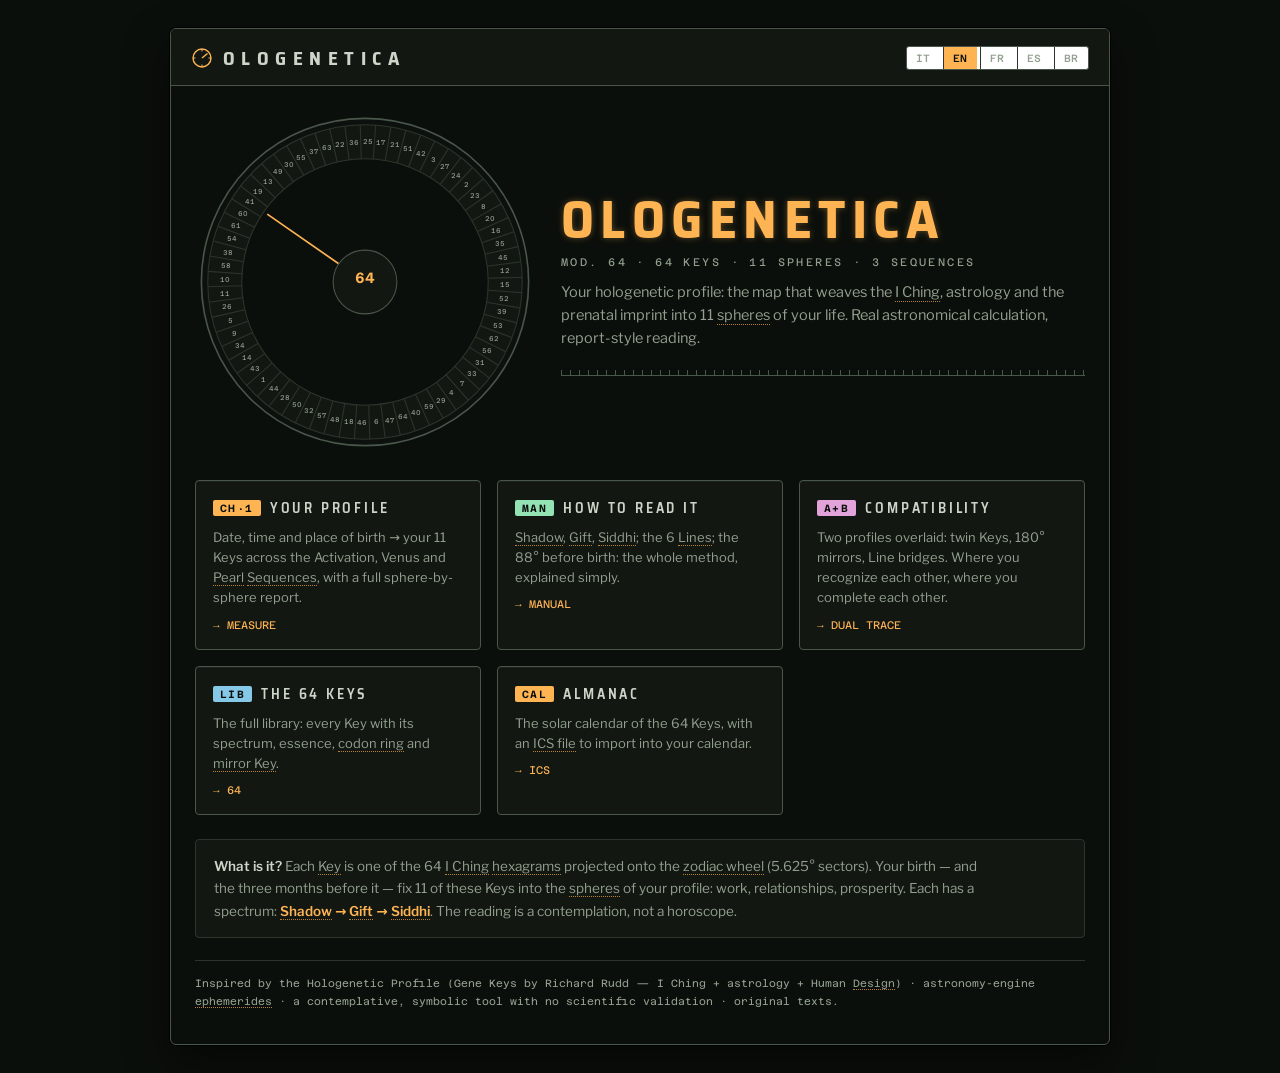
==== commit 4bb9f3df: "Glossario a fumetto + letture "in parole povere" - Passando sopra i termini tecnici (Chiave, Ombra, " ====
--- a/index.html
+++ b/index.html
@@ -93,6 +93,12 @@
 </div>
 
 <script src="lang/i18n.js"></script>
+<script src="holo/gloss.it.js"></script>
+<script src="holo/gloss.en.js"></script>
+<script src="holo/gloss.fr.js"></script>
+<script src="holo/gloss.es.js"></script>
+<script src="holo/gloss.pt.js"></script>
+<script src="holo/gloss.js"></script>
 <script>
 (function(){
   const $ = id => document.getElementById(id);
--- a/holo/instrument.css
+++ b/holo/instrument.css
@@ -190,6 +190,33 @@
 .modebtn:hover{color:var(--txt)}
 .modebtn.on{background:var(--amber);color:var(--panel-0)}
 
+/* ---- glossario a fumetto ---- */
+.gl-term{border-bottom:1px dotted var(--amber-dn);cursor:help;outline-offset:2px}
+.gl-term:hover{border-bottom-color:var(--amber)}
+.gl-pop{
+  position:absolute;z-index:80;background:var(--panel-2);border:1px solid var(--etch-hi);
+  border-radius:3px;box-shadow:0 12px 28px rgba(0,0,0,.65), inset 0 1px 0 rgba(255,255,255,.04);
+  padding:10px 13px 11px;
+}
+.gl-pop::before{
+  content:"";position:absolute;top:-5px;left:var(--tail,18px);width:9px;height:9px;
+  background:var(--panel-2);border-left:1px solid var(--etch-hi);border-top:1px solid var(--etch-hi);
+  transform:rotate(45deg);
+}
+.gl-pop.above::before{top:auto;bottom:-5px;border-left:none;border-top:none;
+  border-right:1px solid var(--etch-hi);border-bottom:1px solid var(--etch-hi)}
+.gl-pop .gt{font-family:var(--f-engr);font-weight:600;font-size:11px;letter-spacing:.18em;text-transform:uppercase;color:var(--amber);margin-bottom:4px}
+.gl-pop .gd{font-family:var(--f-text);font-size:12.5px;color:var(--txt);line-height:1.55}
+
+/* «in parole povere» */
+.rep p.pp, .kpp, .spp{
+  background:var(--panel-1);border:1px solid var(--etch);border-radius:3px;
+  padding:9px 12px;font-size:13.5px;color:var(--txt);line-height:1.55;
+}
+.pplbl{font-family:var(--f-engr);font-weight:600;font-size:10px;letter-spacing:.18em;text-transform:uppercase;color:var(--mint);display:block;margin-bottom:3px}
+.kpp{margin-top:9px;font-size:13px}
+.spp{margin-top:9px;font-size:12.5px}
+
 /* ---- barra del link condivisibile ---- */
 .sharelbl{font-family:var(--f-engr);font-weight:600;font-size:11px;letter-spacing:.18em;text-transform:uppercase;color:var(--dim);margin:16px 0 6px}
 .sharebar{display:flex;gap:8px;flex-wrap:wrap;align-items:stretch}
